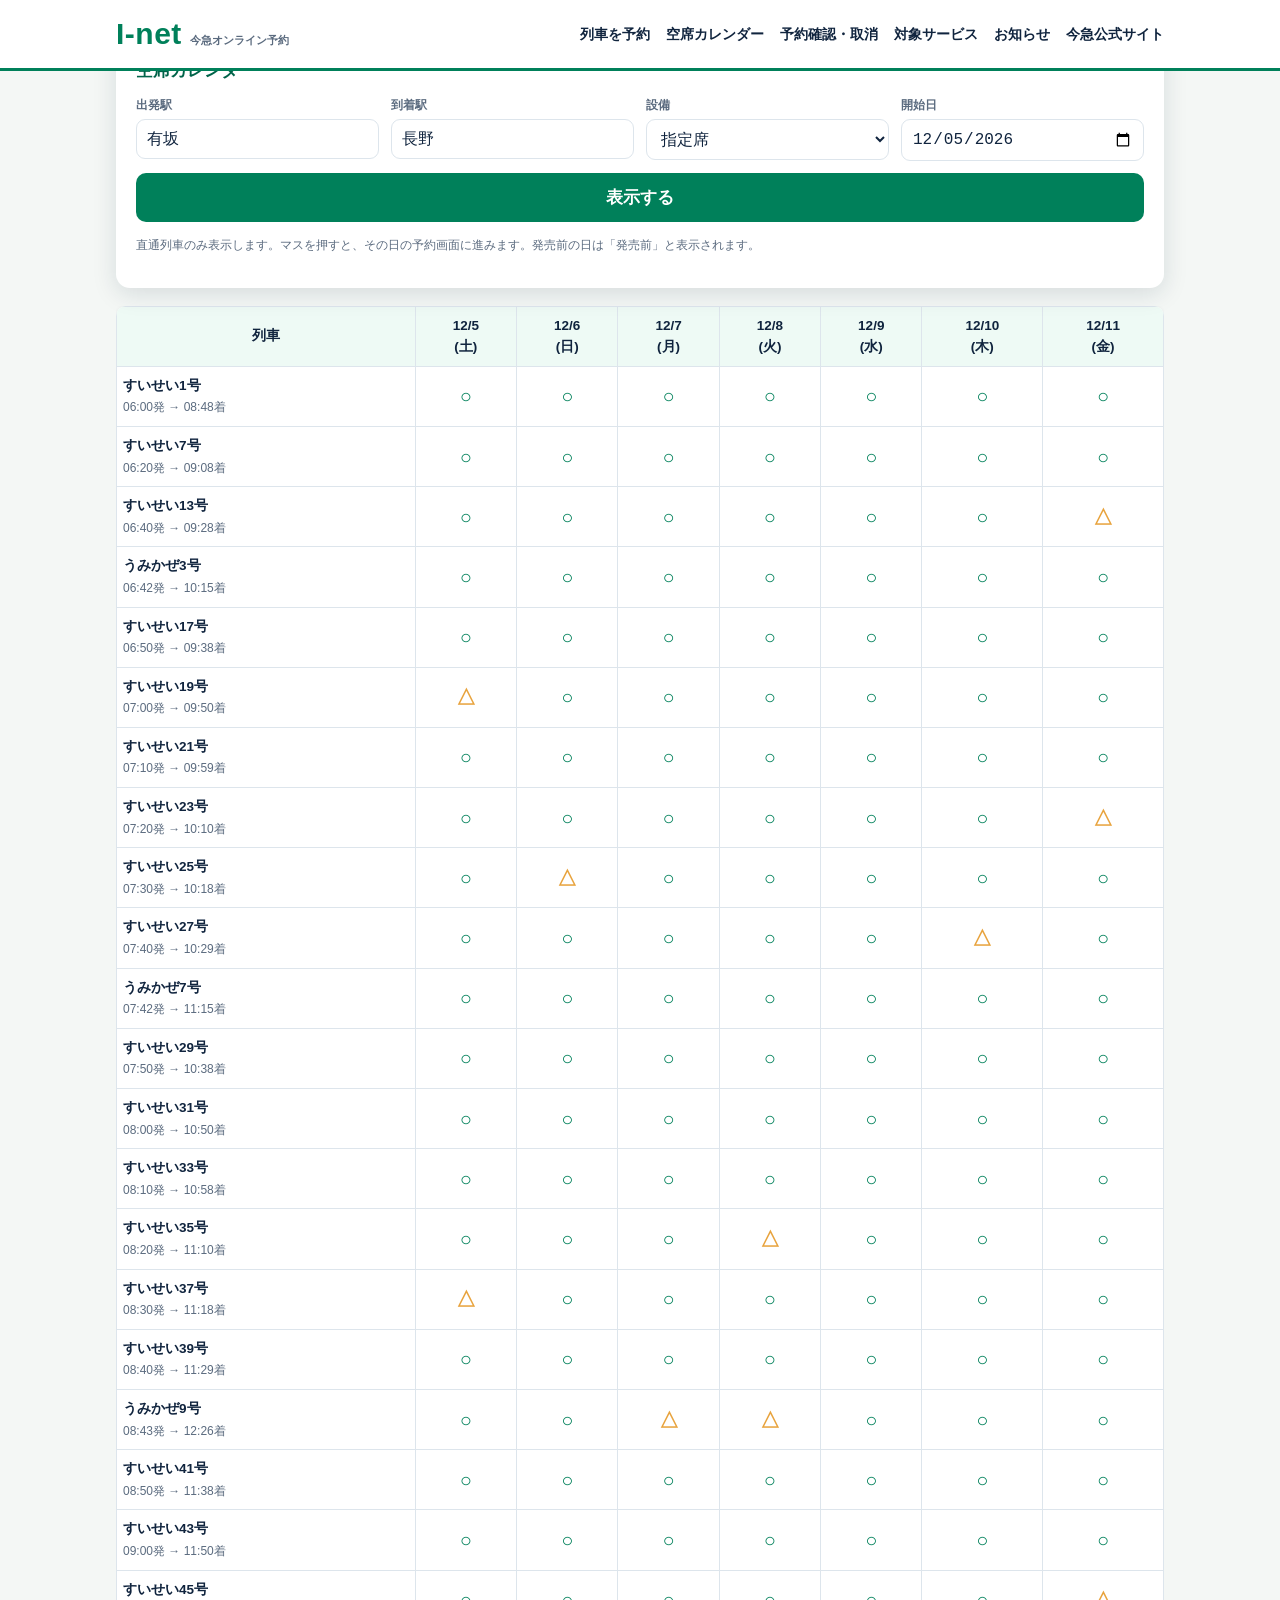
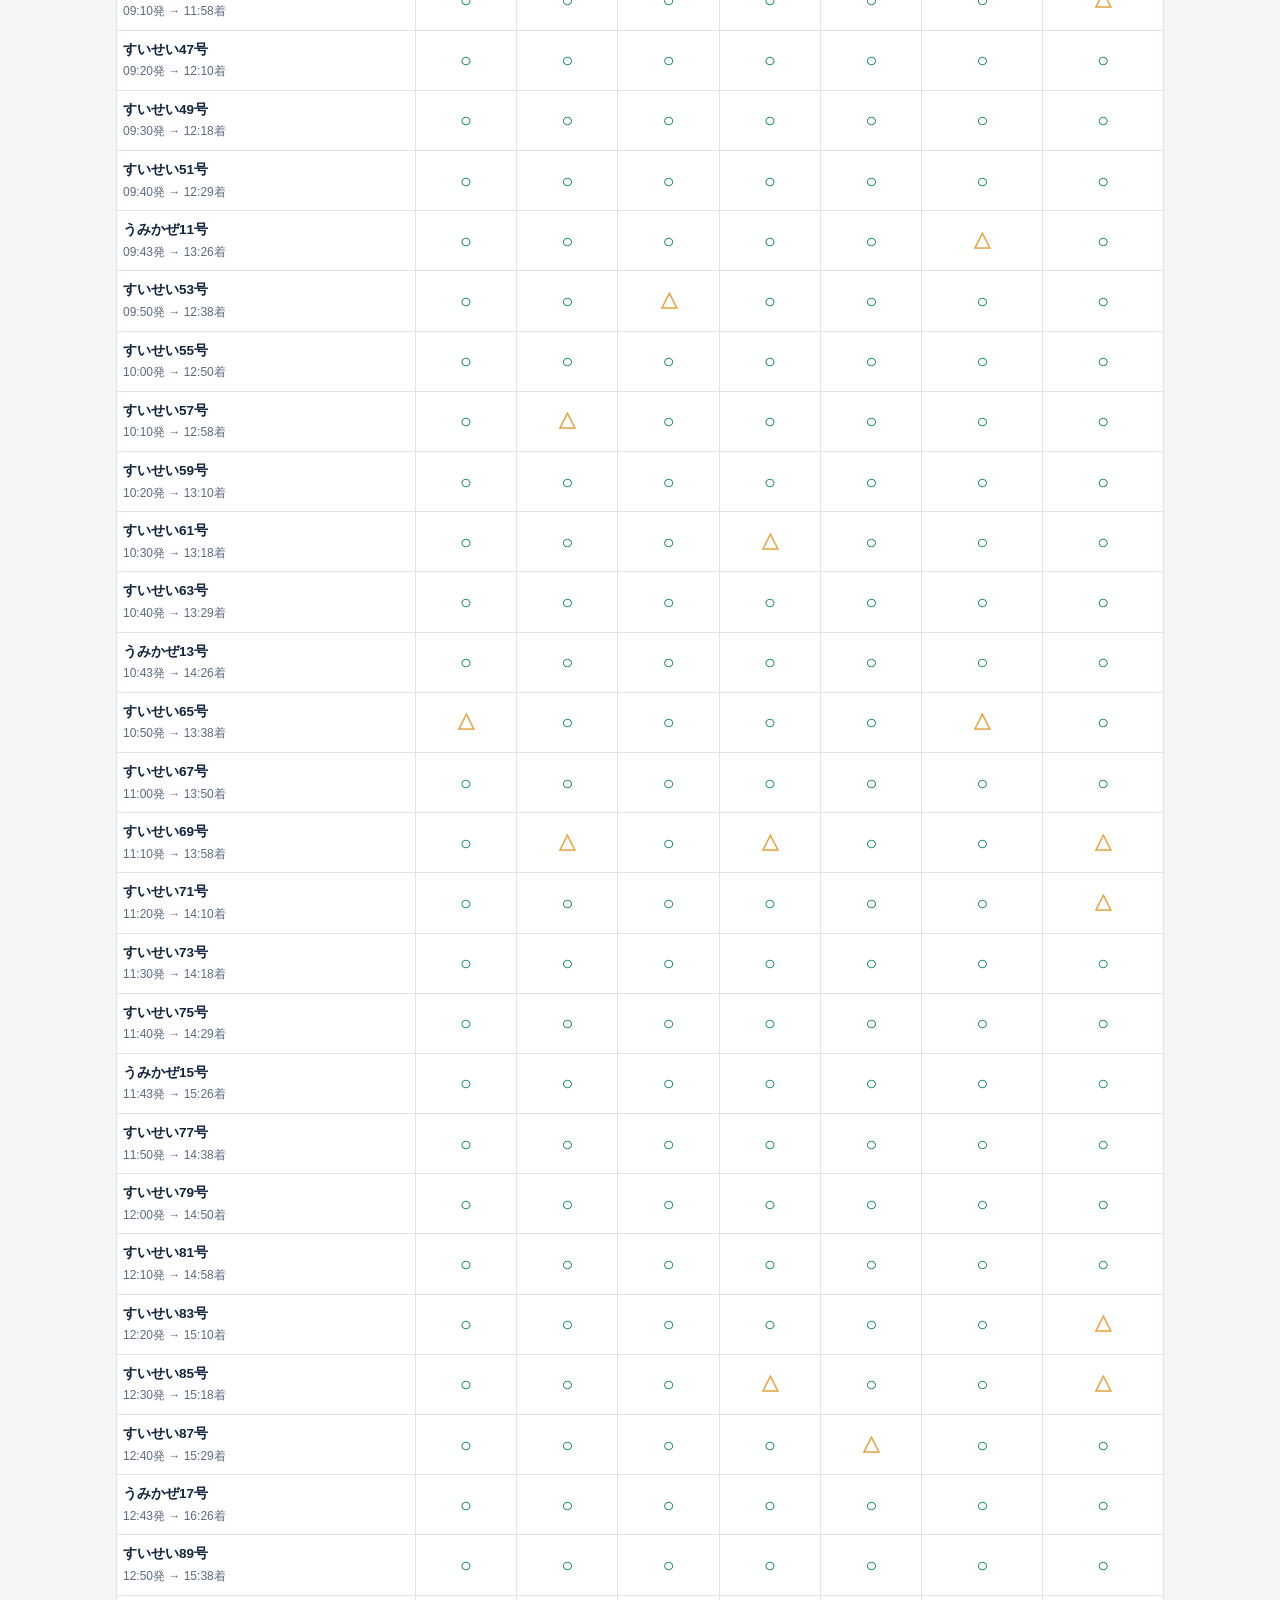
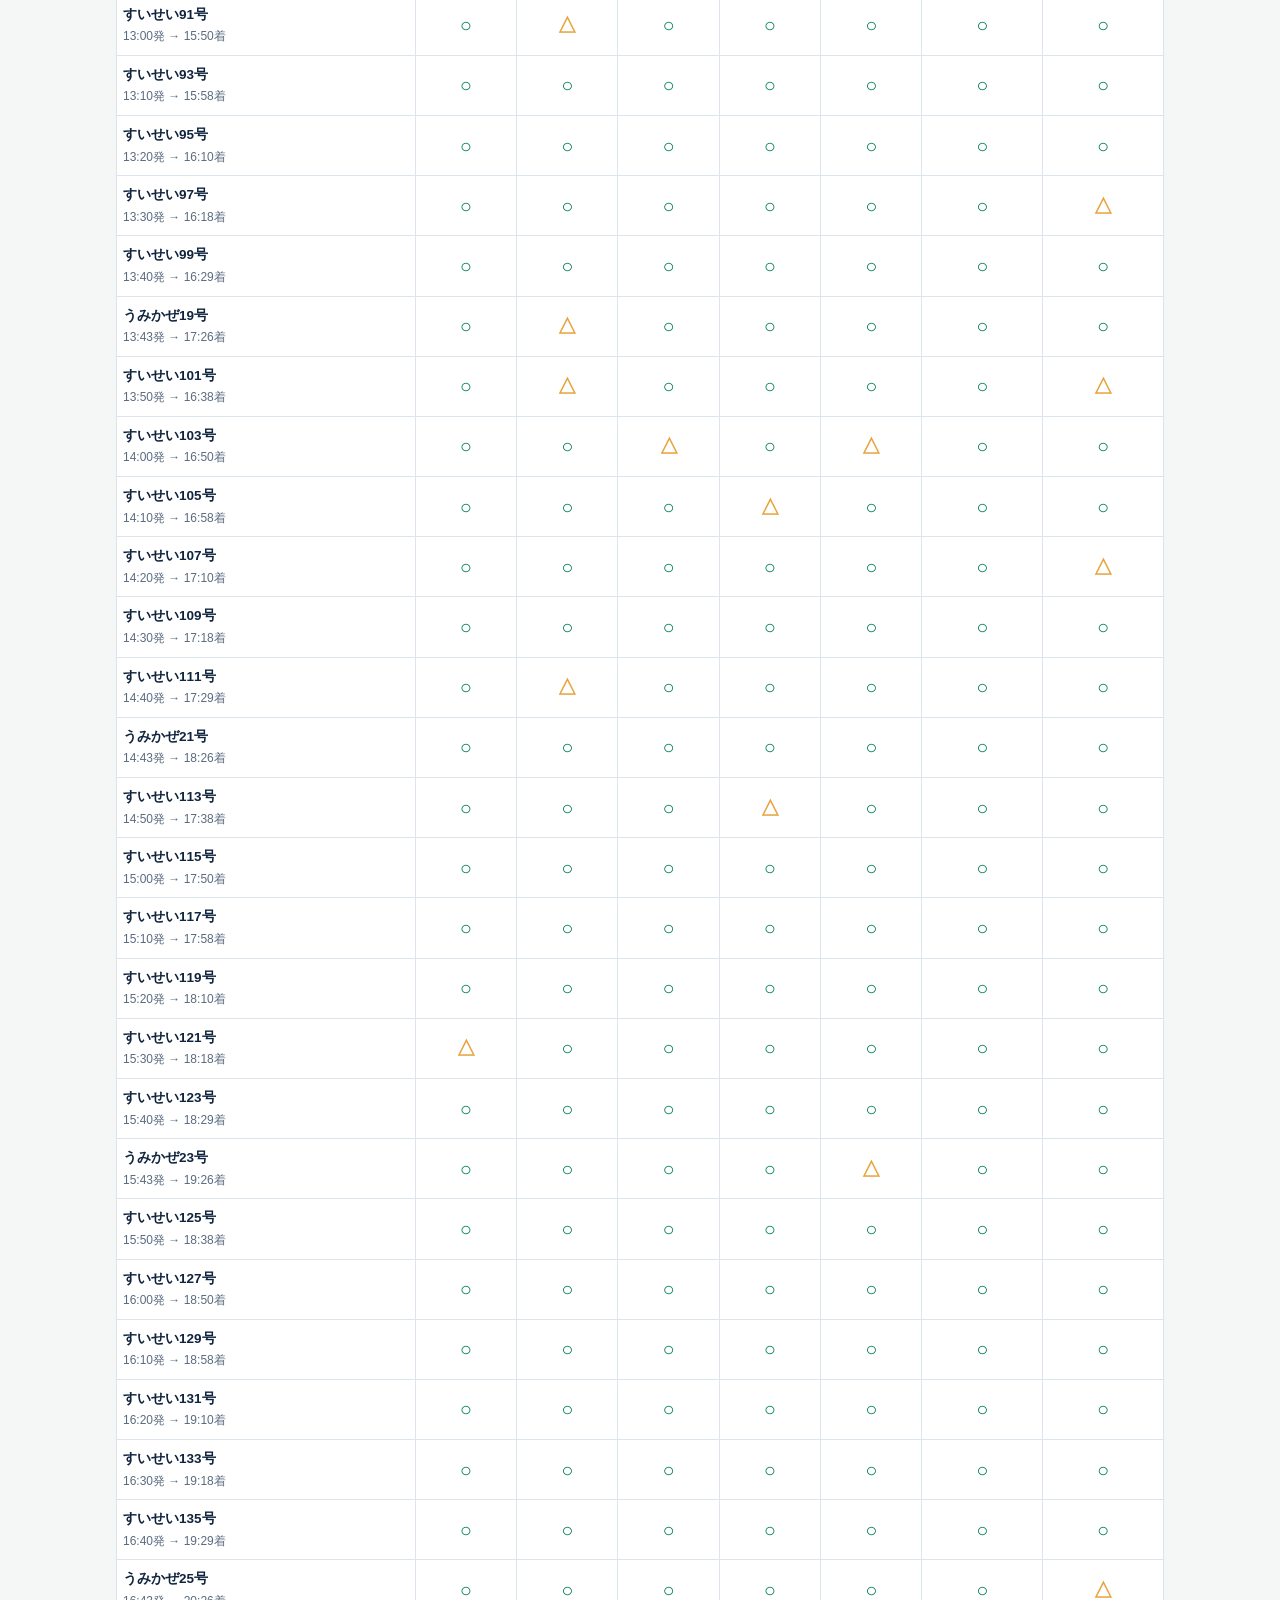
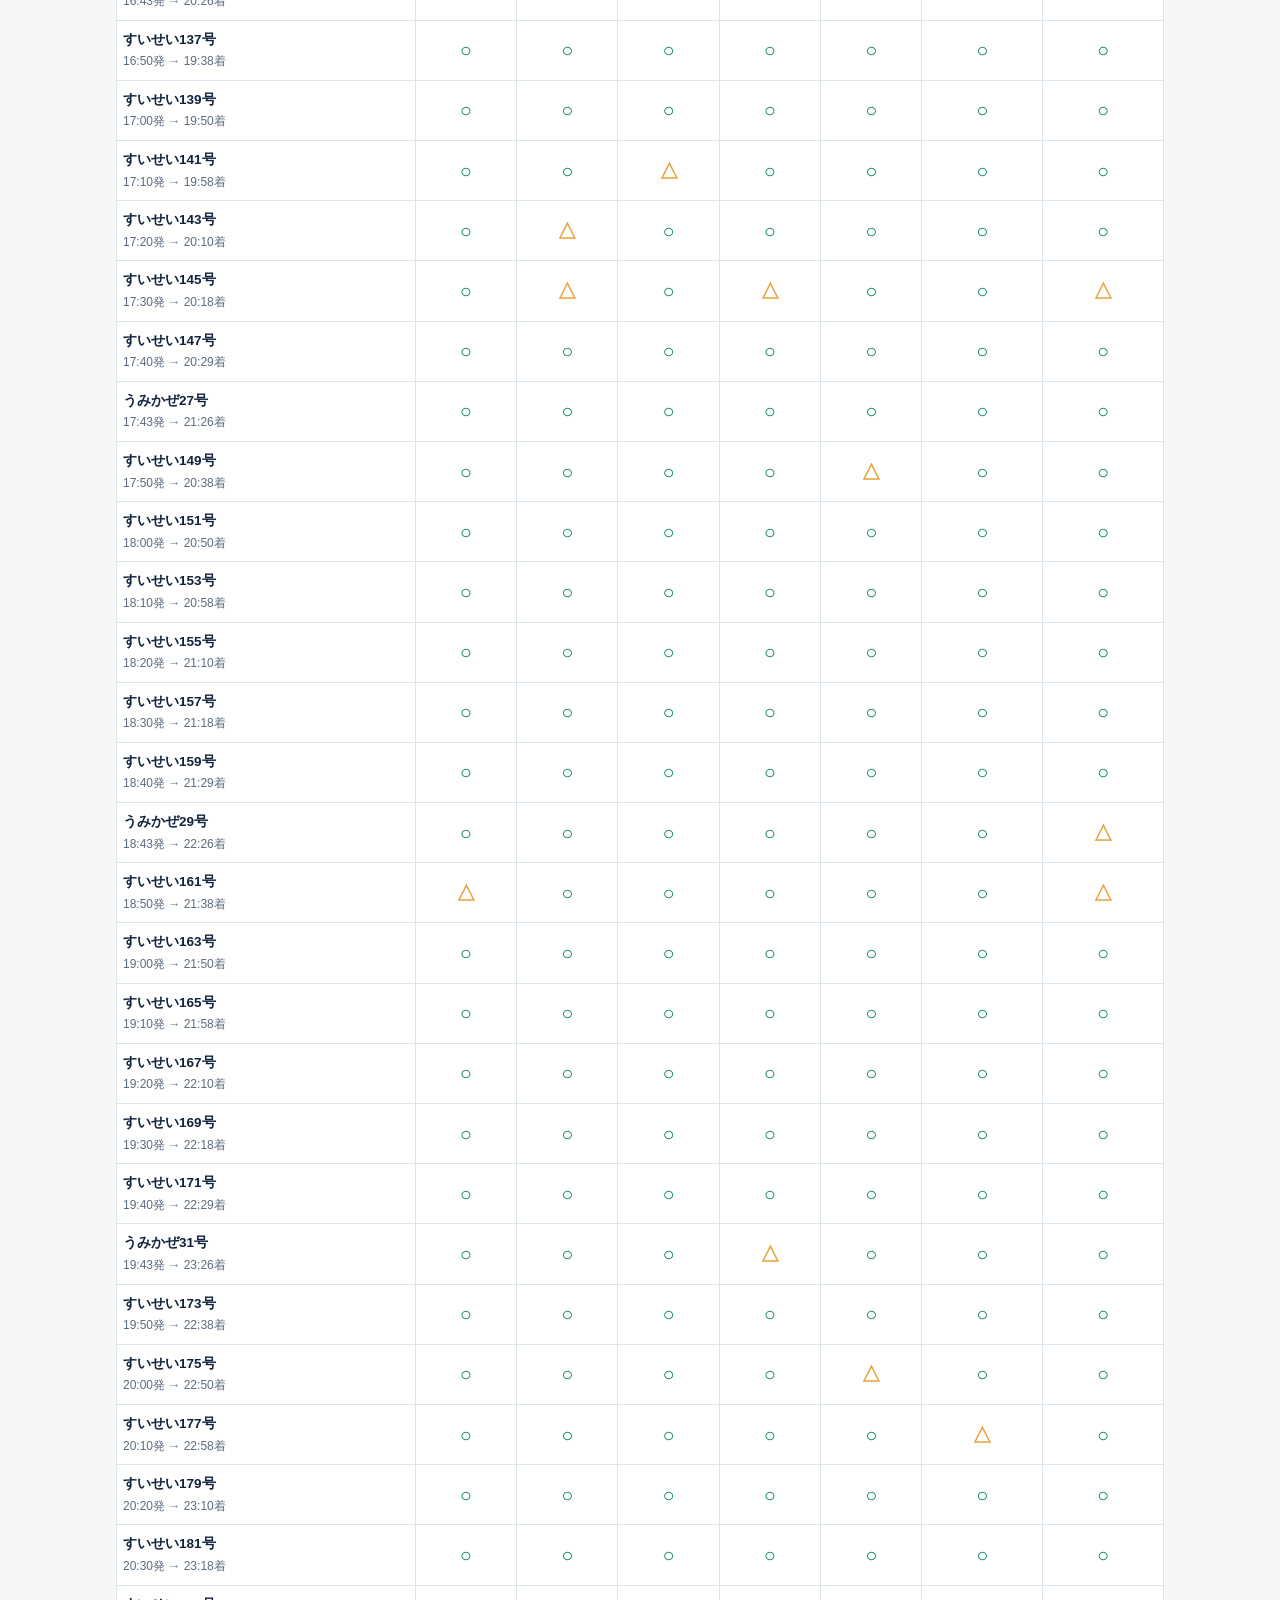
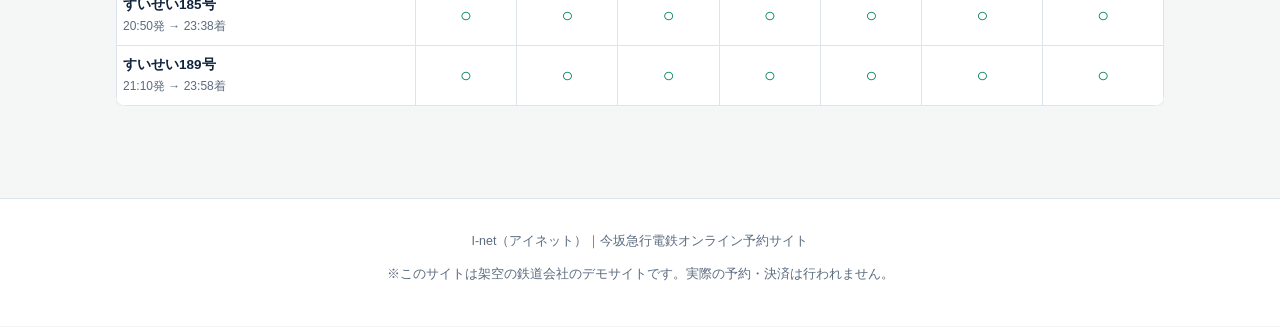
==== calendar.html @ 6cd25249 "Add I-net Initial I-net page" ====
<!DOCTYPE html>
<html lang="ja">
<head>
<meta charset="UTF-8">
<meta name="viewport" content="width=device-width, initial-scale=1.0">
<title>空席カレンダー｜I-net</title>
<link rel="stylesheet" href="style.css">
</head>
<body>
<header class="inet-header">
  <div class="inet-header-inner">
    <a class="logo" href="index.html">
      <span class="logo-main">I-net</span>
      <span class="logo-sub">今急オンライン予約</span>
    </a>
    <nav class="inet-nav">
      <a href="index.html">列車を予約</a>
      <a href="calendar.html">空席カレンダー</a>
      <a href="reservations.html">予約確認・取消</a>
      <a href="index.html#services">対象サービス</a>
      <a href="index.html#news">お知らせ</a>
      <a href="../今急公式サイト/index.html">今急公式サイト</a>
    </nav>
  </div>
</header>

<main class="wrap">
  <form class="search-panel" id="calForm">
    <h2>空席カレンダー</h2>
    <div class="search-grid">
      <div class="field">
        <label for="from">出発駅</label>
        <input type="text" id="from" class="station-input" value="有坂" autocomplete="off" placeholder="駅名を入力">
      </div>
      <div class="field">
        <label for="to">到着駅</label>
        <input type="text" id="to" class="station-input" value="長野" autocomplete="off" placeholder="駅名を入力">
      </div>
      <div class="field">
        <label for="cls">設備</label>
        <select id="cls">
          <option value="指定席">指定席</option>
          <option value="ノーブルカー">ノーブルカー</option>
          <option value="グリーン車">グリーン車</option>
          <option value="セレストクラス">セレストクラス</option>
          <option value="SUYARIN">SUYARIN</option>
          <option value="B個室">B個室</option>
          <option value="A個室">A個室</option>
          <option value="S個室">S個室</option>
        </select>
      </div>
      <div class="field">
        <label for="start">開始日</label>
        <input type="date" id="start">
      </div>
      <button class="search-btn" type="submit">表示する</button>
    </div>
    <p class="demo-note">直通列車のみ表示します。マスを押すと、その日の予約画面に進みます。発売前の日は「発売前」と表示されます。</p>
  </form>
  <div id="calResult" style="margin-top:18px"></div>
</main>

<footer>
  <p>I-net（アイネット）｜今坂急行電鉄オンライン予約サイト</p>
  <p>※このサイトは架空の鉄道会社のデモサイトです。実際の予約・決済は行われません。</p>
</footer>

<script src="js/data.js"></script>
<script src="js/app.js"></script>
<script>
(function () {
  const fromSel = document.getElementById("from");
  const toSel = document.getElementById("to");
  setupStationAutocomplete(fromSel);
  setupStationAutocomplete(toSel);
  const iso = d => d.getFullYear() + "-" + String(d.getMonth() + 1).padStart(2, "0") + "-" + String(d.getDate()).padStart(2, "0");
  const startInput = document.getElementById("start");
  startInput.value = iso(new Date());
  function stationIndex(train, station) { return train.times.findIndex(([s]) => s === station); }
  function onSale(dateStr) {
    const parts = dateStr.split("-").map(Number);
    const rel = new Date(parts[0], parts[1] - 2, Math.min(parts[2], 28));
    const now = new Date(); now.setHours(0, 0, 0, 0);
    return now >= rel;
  }
  function render() {
    const from = resolveStationName(fromSel.value), to = resolveStationName(toSel.value), cls = document.getElementById("cls").value;
    if (!from || !to) {
      document.getElementById("calResult").innerHTML = "<div class='no-result'><p>駅名を候補から選んでください。</p></div>";
      return;
    }
    const start = new Date(startInput.value + "T00:00:00");
    const days = [];
    for (let i = 0; i < 7; i++) { const d = new Date(start); d.setDate(d.getDate() + i); days.push(d); }
    const trains = INET_TRAINS.filter(t => {
      const fi = stationIndex(t, from), ti = stationIndex(t, to);
      if (!(fi >= 0 && ti >= 0 && fi < ti)) return false;
      // 選択した設備を持たない列車は行ごと除外する
      return t.classes.includes(cls) && legPrice(t, from, to, cls) !== null;
    }).sort((a, b) => timeToMin(trainTimeAt(a, from)) - timeToMin(trainTimeAt(b, from)));
    const el = document.getElementById("calResult");
    if (!trains.length) {
      el.innerHTML = "<div class='no-result'><p>" + from + " → " + to + " で「" + cls + "」を予約できる直通列車がありません。</p></div>";
      return;
    }
    let html = "<div class='cal-scroll'><table class='cal-table'><thead><tr><th>列車</th>";
    for (const d of days) html += "<th>" + (d.getMonth() + 1) + "/" + d.getDate() + "<br>(" + "日月火水木金土"[d.getDay()] + ")</th>";
    html += "</tr></thead><tbody>";
    for (const t of trains) {
      html += "<tr><td class='cal-train'>" + trainTitle(t) + "<br><span>" + trainTimeAt(t, from) + "発 → " + trainTimeAt(t, to) + "着</span></td>";
      for (const d of days) {
        const ds = iso(d);
        if (!onSale(ds)) { html += "<td class='cal-cell off'>発売前</td>"; continue; }
        if (!t.classes.includes(cls) || legPrice(t, from, to, cls) === null) { html += "<td class='cal-cell off'>―</td>"; continue; }
        const v = vacancyMark(t, ds, cls);
        html += "<td class='cal-cell'><a href='trains.html?date=" + ds + "&time=" + trainTimeAt(t, from) + "&pax=1&cls=" + encodeURIComponent(cls) + "&from=" + encodeURIComponent(from) + "&to=" + encodeURIComponent(to) + "'><span class='vacancy " + v.cls + "'>" + v.mark + "</span></a></td>";
      }
      html += "</tr>";
    }
    html += "</tbody></table></div>";
    el.innerHTML = html;
  }
  document.getElementById("calForm").addEventListener("submit", e => { e.preventDefault(); render(); });
  render();
})();
</script>
</body>
</html>
---- style.css ----
/* I-net（今急オンライン予約サイト）共通スタイル */
:root {
  --primary: #00805a;
  --primary-dark: #006349;
  --ink: #10243e;
  --muted: #5b6b7f;
  --line: #dde5ec;
  --bg: #f4f7f5;
  --card: #ffffff;
  --accent: #e8a33d;
  --danger: #c62828;
}
* { box-sizing: border-box; }
body {
  margin: 0;
  font-family: "Hiragino Kaku Gothic ProN", "Hiragino Sans", "Noto Sans JP", sans-serif;
  background: var(--bg);
  color: var(--ink);
  line-height: 1.6;
}
a { color: var(--primary-dark); }

/* ヘッダー */
.inet-header {
  background: #fff;
  border-bottom: 3px solid var(--primary);
  position: sticky; top: 0; z-index: 50;
}
.inet-header-inner {
  max-width: 1080px; margin: 0 auto; padding: 10px 16px;
  display: flex; align-items: center; gap: 20px; flex-wrap: wrap;
}
.logo { text-decoration: none; display: flex; align-items: baseline; gap: 8px; }
.logo-main { font-size: 30px; font-weight: 900; color: var(--primary); letter-spacing: .5px; }
.logo-sub { font-size: 11px; color: var(--muted); font-weight: 700; }
.inet-nav { display: flex; gap: 16px; margin-left: auto; align-items: center; flex-wrap: wrap; }
.inet-nav a { text-decoration: none; color: var(--ink); font-size: 14px; font-weight: 700; }
.inet-nav a:hover { color: var(--primary); }
.login-btn {
  background: var(--ink); color: #fff; border: none; border-radius: 8px;
  padding: 8px 16px; font-size: 14px; font-weight: 700; cursor: pointer;
}

/* ヒーロー */
.hero { position: relative; }
.hero img { width: 100%; height: 300px; object-fit: cover; display: block; }
.hero-copy {
  position: absolute; left: 0; right: 0; bottom: 0;
  background: linear-gradient(transparent, rgba(6, 32, 24, .72));
  color: #fff; padding: 48px 16px 58px;
}
.hero-copy-inner { max-width: 1080px; margin: 0 auto; }
.hero-copy h1 { margin: 0; font-size: 27px; }
.hero-copy p { margin: 4px 0 0; font-size: 14px; opacity: .92; }

.wrap { max-width: 1080px; margin: 0 auto; padding: 0 16px 48px; }

/* 検索パネル */
.search-panel {
  background: var(--card); border-radius: 14px; box-shadow: 0 6px 24px rgba(16, 36, 62, .13);
  padding: 20px; margin-top: -34px; position: relative; z-index: 2;
}
.search-panel h2 { margin: 0 0 12px; font-size: 17px; color: var(--primary-dark); }
.search-grid { display: grid; grid-template-columns: repeat(4, 1fr); gap: 12px; }
.field label { display: block; font-size: 12px; font-weight: 700; color: var(--muted); margin-bottom: 4px; }
.field input, .field select {
  width: 100%; padding: 10px; font-size: 16px; border: 1.5px solid var(--line);
  border-radius: 9px; background: #fff; color: var(--ink);
}
.station-row { display: grid; grid-template-columns: 1fr 40px 1fr; gap: 8px; align-items: end; grid-column: span 2; }
.swap-btn {
  height: 44px; border: 1.5px solid var(--line); background: #fff; border-radius: 9px;
  font-size: 17px; cursor: pointer; color: var(--primary-dark);
}
.search-btn {
  grid-column: span 4; background: var(--primary); color: #fff; border: none; border-radius: 10px;
  padding: 13px; font-size: 17px; font-weight: 800; cursor: pointer;
}
.search-btn:hover { background: var(--primary-dark); }

/* セクション */
.section { margin-top: 36px; }
.section h2 { font-size: 20px; margin: 0 0 14px; border-left: 5px solid var(--primary); padding-left: 10px; }
.cards { display: grid; grid-template-columns: repeat(3, 1fr); gap: 14px; }
.card {
  background: var(--card); border-radius: 12px; padding: 18px;
  box-shadow: 0 2px 10px rgba(16, 36, 62, .07);
}
.card h3 { margin: 0 0 6px; font-size: 16px; color: var(--primary-dark); }
.card p { margin: 0; font-size: 13.5px; color: var(--muted); }
.card .tag {
  display: inline-block; font-size: 11px; font-weight: 800; color: #fff;
  background: var(--accent); border-radius: 20px; padding: 2px 9px; margin-bottom: 8px;
}
.steps { display: grid; grid-template-columns: repeat(3, 1fr); gap: 14px; }
.step { background: var(--card); border-radius: 12px; padding: 16px; box-shadow: 0 2px 10px rgba(16, 36, 62, .07); }
.step-num {
  display: inline-block; width: 26px; height: 26px; line-height: 26px; text-align: center;
  background: var(--primary); color: #fff; border-radius: 50%; font-weight: 800; margin-bottom: 6px;
}
.step p { margin: 0; font-size: 13.5px; color: var(--muted); }
.news-list { background: var(--card); border-radius: 12px; padding: 8px 18px; box-shadow: 0 2px 10px rgba(16, 36, 62, .07); }
.news-item { display: flex; gap: 14px; padding: 10px 0; border-bottom: 1px solid var(--line); font-size: 14px; }
.news-item:last-child { border-bottom: none; }
.news-date { color: var(--muted); font-variant-numeric: tabular-nums; white-space: nowrap; }

/* 検索結果 */
.result-head {
  background: var(--card); border-radius: 12px; padding: 14px 18px; margin-top: 22px;
  box-shadow: 0 2px 10px rgba(16, 36, 62, .07); font-size: 15px;
  display: flex; gap: 14px; flex-wrap: wrap; align-items: center;
}
.result-head .route { font-size: 18px; font-weight: 800; }
.train-card {
  background: var(--card); border-radius: 12px; padding: 16px 18px; margin-top: 14px;
  box-shadow: 0 2px 10px rgba(16, 36, 62, .07);
}
.train-top { display: flex; align-items: baseline; gap: 12px; flex-wrap: wrap; }
.train-name { font-size: 19px; font-weight: 800; color: var(--primary-dark); }
.train-line { font-size: 12px; font-weight: 700; color: #fff; background: var(--primary); border-radius: 4px; padding: 2px 8px; }
.train-times { font-size: 17px; font-weight: 700; font-variant-numeric: tabular-nums; }
.train-times .dur { font-size: 13px; color: var(--muted); font-weight: 400; }
.class-row { display: grid; grid-template-columns: repeat(3, 1fr); gap: 10px; margin-top: 12px; }
.class-cell { border: 1.5px solid var(--line); border-radius: 10px; padding: 10px 12px; }
.class-cell h4 { margin: 0 0 4px; font-size: 14px; }
.vacancy { font-size: 20px; font-weight: 900; }
.vacancy.ok { color: var(--primary); }
.vacancy.few { color: var(--accent); }
.vacancy.full { color: var(--danger); }
.class-price { font-size: 13px; color: var(--muted); }
.class-btn {
  margin-top: 8px; width: 100%; background: var(--primary); color: #fff; border: none;
  border-radius: 8px; padding: 9px; font-weight: 700; cursor: pointer; font-size: 14px;
}
.class-btn:disabled { background: #b9c4cc; cursor: not-allowed; }
.empty-note { background: var(--card); border-radius: 12px; padding: 22px; margin-top: 14px; text-align: center; color: var(--muted); }

/* 座席選択 */
.seat-wrap { display: grid; grid-template-columns: 1fr 300px; gap: 16px; margin-top: 22px; align-items: start; }
.seat-panel, .summary-panel { background: var(--card); border-radius: 12px; padding: 18px; box-shadow: 0 2px 10px rgba(16, 36, 62, .07); }
.seat-panel h2, .summary-panel h2 { margin: 0 0 10px; font-size: 17px; }
.seat-direction { text-align: center; font-size: 12px; color: var(--muted); margin-bottom: 10px; }
.seat-row { display: flex; gap: 6px; justify-content: center; margin-bottom: 6px; align-items: center; }
.seat-row .row-num { width: 20px; text-align: right; font-size: 11px; color: var(--muted); }
.seat {
  width: 42px; height: 38px; border-radius: 8px 8px 4px 4px; border: 1.5px solid var(--primary);
  background: #eefaf5; color: var(--primary-dark); font-size: 12px; font-weight: 700; cursor: pointer;
}
.seat.aisle-space { width: 22px; border: none; background: none; cursor: default; }
.seat.reserved { background: #dfe5ea; border-color: #c3ccd3; color: #93a1ad; cursor: not-allowed; }
.seat.selected { background: var(--primary); color: #fff; }
.legend { display: flex; gap: 16px; font-size: 12.5px; color: var(--muted); margin-top: 12px; flex-wrap: wrap; }
.legend i { display: inline-block; width: 14px; height: 14px; border-radius: 4px; margin-right: 5px; vertical-align: -2px; }
.summary-panel dl { margin: 0; font-size: 14px; }
.summary-panel dt { color: var(--muted); font-size: 12px; margin-top: 10px; }
.summary-panel dd { margin: 2px 0 0; font-weight: 700; }
.total-price { font-size: 22px; font-weight: 900; color: var(--primary-dark); }
.confirm-btn {
  margin-top: 16px; width: 100%; background: var(--primary); color: #fff; border: none;
  border-radius: 10px; padding: 13px; font-size: 16px; font-weight: 800; cursor: pointer;
}
.confirm-btn:disabled { background: #b9c4cc; cursor: not-allowed; }

/* 完了 */
.complete-panel { background: var(--card); border-radius: 14px; padding: 26px; margin-top: 26px; box-shadow: 0 2px 10px rgba(16, 36, 62, .07); }
.complete-panel h2 { margin: 0 0 4px; color: var(--primary-dark); }
.reserve-no { font-size: 24px; font-weight: 900; letter-spacing: 1px; }
.detail-table { width: 100%; border-collapse: collapse; margin-top: 14px; font-size: 14.5px; }
.detail-table th, .detail-table td { border-bottom: 1px solid var(--line); padding: 9px 6px; text-align: left; }
.detail-table th { color: var(--muted); font-weight: 700; width: 130px; }
.back-btn {
  display: inline-block; margin-top: 20px; background: var(--primary); color: #fff; text-decoration: none;
  border-radius: 10px; padding: 12px 26px; font-weight: 800;
}
.demo-note { font-size: 12px; color: var(--muted); margin-top: 14px; }

footer {
  border-top: 1px solid var(--line); margin-top: 44px; padding: 20px 16px 30px;
  text-align: center; color: var(--muted); font-size: 12.5px; background: #fff;
}

@media (max-width: 760px) {
  .search-grid { grid-template-columns: 1fr 1fr; }
  .station-row { grid-column: span 2; }
  .search-btn { grid-column: span 2; }
  .cards, .steps { grid-template-columns: 1fr; }
  .class-row { grid-template-columns: 1fr; }
  .seat-wrap { grid-template-columns: 1fr; }
  .hero img { height: 210px; }
  .hero-copy h1 { font-size: 21px; }
}

/* v2追加：経路カード・クラスチップ・予約確認 */
.badge {
  font-size: 12px; font-weight: 800; color: #fff; border-radius: 20px; padding: 3px 11px;
}
.badge-direct { background: var(--primary); }
.badge-transfer { background: var(--accent); color: var(--ink); }
.leg-block { border-top: 1px solid var(--line); margin-top: 12px; padding-top: 12px; }
.leg-head { display: flex; align-items: baseline; gap: 10px; flex-wrap: wrap; }
.leg-times { font-weight: 700; font-variant-numeric: tabular-nums; }
.leg-sub { margin: 4px 0 8px; font-size: 13px; color: var(--muted); }
.cls-chips { display: flex; gap: 8px; flex-wrap: wrap; margin-top: 8px; }
.cls-chip {
  border: 1.5px solid var(--line); background: #fff; border-radius: 20px;
  padding: 7px 14px; font-size: 14px; font-weight: 700; cursor: pointer; color: var(--ink);
}
.cls-chip .vacancy { font-size: 16px; }
.cls-chip.selected { border-color: var(--primary); background: #eefaf5; color: var(--primary-dark); }
.transfer-note { font-size: 13px; color: var(--muted); margin-top: 10px; }
.journey-foot {
  display: flex; align-items: center; gap: 14px; flex-wrap: wrap;
  border-top: 1px solid var(--line); margin-top: 14px; padding-top: 12px;
}
.journey-total { font-size: 16px; font-weight: 800; }
.proceed-btn { width: auto; margin-top: 0; margin-left: auto; padding: 10px 26px; }
.seat-panel { margin-bottom: 16px; }
.seat-panel h2 { margin: 0 0 4px; font-size: 17px; }
.pref-box { border-top: 1px solid var(--line); margin-top: 16px; padding-top: 12px; }
.pref-box label { display: block; font-size: 12px; font-weight: 700; color: var(--muted); margin-bottom: 4px; }
.pref-box select {
  width: 100%; padding: 9px; font-size: 15px; border: 1.5px solid var(--line);
  border-radius: 9px; background: #fff; color: var(--ink); margin-bottom: 8px;
}
.cancel-btn { background: var(--danger); width: auto; padding: 9px 20px; margin-top: 10px; }
.car-chips { display: flex; gap: 8px; flex-wrap: wrap; margin: 10px 0 4px; }
.chosen-box { background: #eefaf5; border: 1.5px solid var(--line); border-radius: 10px; padding: 12px 16px; margin-bottom: 14px; }
.chosen-box p { margin: 0 0 8px; }
.car-chip { font-size: 13.5px; }

.car-fac { color: var(--muted); font-size: 12.5px; margin: 2px 0 6px; }
.svc-box { background: #fff8ec; border: 1px solid #ecd9ac; border-radius: 8px; padding: 8px 12px; margin: 8px 0; font-size: 13.5px; }
.svc-box select { margin-left: 6px; padding: 4px 6px; }
.change-note { color: var(--accent); font-weight: 700; }
.res-actions { display: flex; gap: 8px; flex-wrap: wrap; align-items: center; margin-top: 10px; }
.res-actions .cancel-btn { margin-top: 0; }
.ticket-link { text-decoration: none; display: inline-block; }

.cal-scroll { overflow-x: auto; }
.cal-table { border-collapse: collapse; width: 100%; background: #fff; border-radius: 10px; overflow: hidden; box-shadow: 0 1px 4px rgba(16,42,67,.08); }
.cal-table th, .cal-table td { border: 1px solid var(--line); padding: 8px 6px; text-align: center; font-size: 13.5px; }
.cal-table th { background: #eefaf5; }
.cal-train { text-align: left !important; font-weight: 700; white-space: nowrap; }
.cal-train span { font-weight: 400; color: var(--muted); font-size: 12px; }
.cal-cell a { text-decoration: none; font-size: 17px; }
.cal-cell.off { color: #aab6bf; font-size: 12px; }
.ticket-card { background: #fff; border: 2px solid var(--primary); border-radius: 14px; padding: 20px 22px; max-width: 640px; margin: 0 auto; box-shadow: 0 2px 10px rgba(16,42,67,.12); }
.ticket-head { display: flex; justify-content: space-between; align-items: baseline; border-bottom: 2px dashed var(--line); padding-bottom: 10px; }
.ticket-logo { font-weight: 800; color: var(--primary); font-size: 19px; }
.ticket-no { font-family: monospace; font-size: 15px; }
.ticket-leg { border-bottom: 1px solid var(--line); padding: 12px 0; }
.ticket-route { font-size: 20px; font-weight: 800; margin: 0 0 2px; }
.ticket-train, .ticket-time, .ticket-seat { margin: 2px 0; color: #33424f; }
.ticket-foot { display: flex; justify-content: space-between; gap: 16px; align-items: center; padding-top: 12px; }
.ticket-total { font-weight: 800; font-size: 17px; margin: 0 0 6px; }
.qr { display: grid; grid-template-columns: repeat(21, 5px); gap: 0; background: #fff; padding: 6px; border: 1px solid var(--line); }
.qr i { width: 5px; height: 5px; display: block; }
.qr i.on { background: #10242f; }
.fav-bar { display: flex; gap: 8px; flex-wrap: wrap; align-items: center; margin-top: 14px; }
.fav-chip { border: 1.5px solid var(--primary); color: var(--primary-dark); background: #eefaf5; border-radius: 999px; padding: 6px 8px 6px 14px; font-size: 13.5px; cursor: pointer; display: inline-flex; gap: 8px; align-items: center; }
.fav-chip .fav-del { color: #b3261e; font-weight: 700; padding: 0 4px; }
.station-input-wrap { position: relative; }
.station-suggest { position: absolute; left: 0; right: 0; top: 100%; z-index: 30; background: #fff; border: 1.5px solid var(--primary); border-radius: 0 0 10px 10px; box-shadow: 0 8px 20px rgba(16,42,67,.18); max-height: 264px; overflow-y: auto; }
.suggest-item { padding: 9px 12px; cursor: pointer; font-size: 15px; }
.suggest-item:hover, .suggest-item.active { background: #eefaf5; }

/* ===== スマホ最適化（v6） ===== */
@media (max-width: 760px) {
  body { font-size: 16px; }
  .wrap { padding: 0 12px 40px; }
  /* ヘッダー：ロゴを小さく、ナビは横スクロールの1行に */
  .inet-header-inner { padding: 8px 12px; gap: 10px; }
  .logo-main { font-size: 24px; }
  .logo-sub { font-size: 10.5px; }
  /* スマホではヘッダーを固定しない（stickyはプレビューやフルページ撮影でずれて見えるため） */
  .inet-header { position: static; }
  body { overflow-x: hidden; }
  .inet-nav { flex-wrap: wrap; overflow-x: visible; gap: 8px 14px; margin-left: 0; width: 100%; padding-bottom: 2px; }
  .inet-nav a { font-size: 13.5px; white-space: nowrap; }
  .login-btn { font-size: 13px; padding: 8px 12px; white-space: nowrap; }
  .search-grid > * { min-width: 0; }
  .field input, .field select { max-width: 100%; }
  /* 検索フォーム */
  .search-panel { padding: 16px 14px; }
  .field label { font-size: 13px; }
  .field input, .field select { min-height: 48px; }
  .field { min-width: 0; }
  .field input[type="date"], .field input[type="time"] { min-width: 0; max-width: 100%; padding-left: 7px; padding-right: 7px; }
  .pref-box select, .svc-box select { font-size: 16px; }
  .search-btn { min-height: 52px; }
  /* 本文テキストの底上げ */
  .card p, .step p { font-size: 14.5px; }
  .leg-sub { font-size: 14px; }
  .transfer-note { font-size: 13.5px; }
  .car-fac { font-size: 13px; }
  .legend { font-size: 13px; }
  .summary-panel dt { font-size: 13px; }
  .summary-panel dl { font-size: 15px; }
  .demo-note { font-size: 12.5px; }
  .news-item { flex-direction: column; gap: 2px; font-size: 14.5px; }
  /* 列車カード */
  .train-card { padding: 14px; }
  .train-name { font-size: 17px; }
  .train-times { font-size: 16px; }
  .journey-foot { flex-direction: column; align-items: stretch; }
  .journey-total { text-align: center; }
  .proceed-btn { width: 100%; margin-left: 0; min-height: 50px; font-size: 16px; }
  /* タップしやすく */
  .cls-chip { padding: 10px 16px; font-size: 15px; }
  .car-chip { padding: 10px 14px; }
  .class-btn { min-height: 46px; font-size: 15px; }
  .suggest-item { padding: 12px; font-size: 16px; }
  .fav-chip { padding: 9px 10px 9px 14px; font-size: 14px; }
  /* 座席表 */
  .seat-panel, .summary-panel { padding: 14px 12px; }
  .seat { width: 40px; height: 38px; font-size: 12.5px; }
  .confirm-btn { min-height: 52px; }
  /* 完了・詳細テーブルは縦積み */
  .complete-panel { padding: 18px 14px; }
  .reserve-no { font-size: 20px; }
  .detail-table { font-size: 15px; }
  .detail-table th, .detail-table td { display: block; width: auto; border-bottom: none; padding: 2px 4px; }
  .detail-table td { border-bottom: 1px solid var(--line); padding-bottom: 10px; margin-bottom: 6px; }
  .back-btn { display: block; text-align: center; padding: 14px; }
  /* チケット */
  .ticket-card { padding: 16px 14px; }
  .ticket-route { font-size: 18px; }
  .ticket-foot { flex-direction: column; }
  /* カレンダー */
  .cal-table { min-width: 580px; }
  .res-actions .class-btn, .res-actions .ticket-link { flex: 1; text-align: center; }
}
@media (max-width: 400px) {
  .seat { width: 36px; height: 36px; }
  .seat.aisle-space { width: 16px; }
  .hero-copy h1 { font-size: 19px; }
}

/* v7：列車カードまわりの整備 */
.summary-line { background: var(--card); border-radius: 12px; padding: 14px 18px; margin-top: 22px; box-shadow: 0 2px 10px rgba(16, 36, 62, .07); font-size: 15px; }
.train-head { display: flex; align-items: center; gap: 12px; flex-wrap: wrap; }
.train-time .big { font-size: 20px; font-weight: 800; font-variant-numeric: tabular-nums; }
.train-time .dur { font-size: 13px; color: var(--muted); margin-left: 8px; }
.badge-transfer { font-size: 12px; font-weight: 800; color: var(--ink); background: var(--accent); border-radius: 20px; padding: 3px 11px; }
.leg-title { font-size: 17px; font-weight: 800; color: var(--primary-dark); margin: 0; display: flex; align-items: center; gap: 10px; flex-wrap: wrap; }
.leg-lines { font-size: 12px; font-weight: 700; color: #fff; background: var(--primary); border-radius: 4px; padding: 2px 8px; }
.leg-route { margin: 4px 0 0; font-size: 15px; font-weight: 700; font-variant-numeric: tabular-nums; }
.proceed-btn { background: var(--primary); color: #fff; border: none; border-radius: 10px; font-weight: 800; cursor: pointer; font-size: 15px; }
.proceed-btn:hover:not(:disabled) { background: var(--primary-dark); }
.proceed-btn:disabled { background: #b9c4cc; cursor: not-allowed; }
.res-label { font-weight: 800; color: var(--primary-dark); }

.cls-chip:disabled { opacity: .5; cursor: not-allowed; background: #f2f5f7; }
.cls-chip:disabled .vacancy { color: var(--danger); }
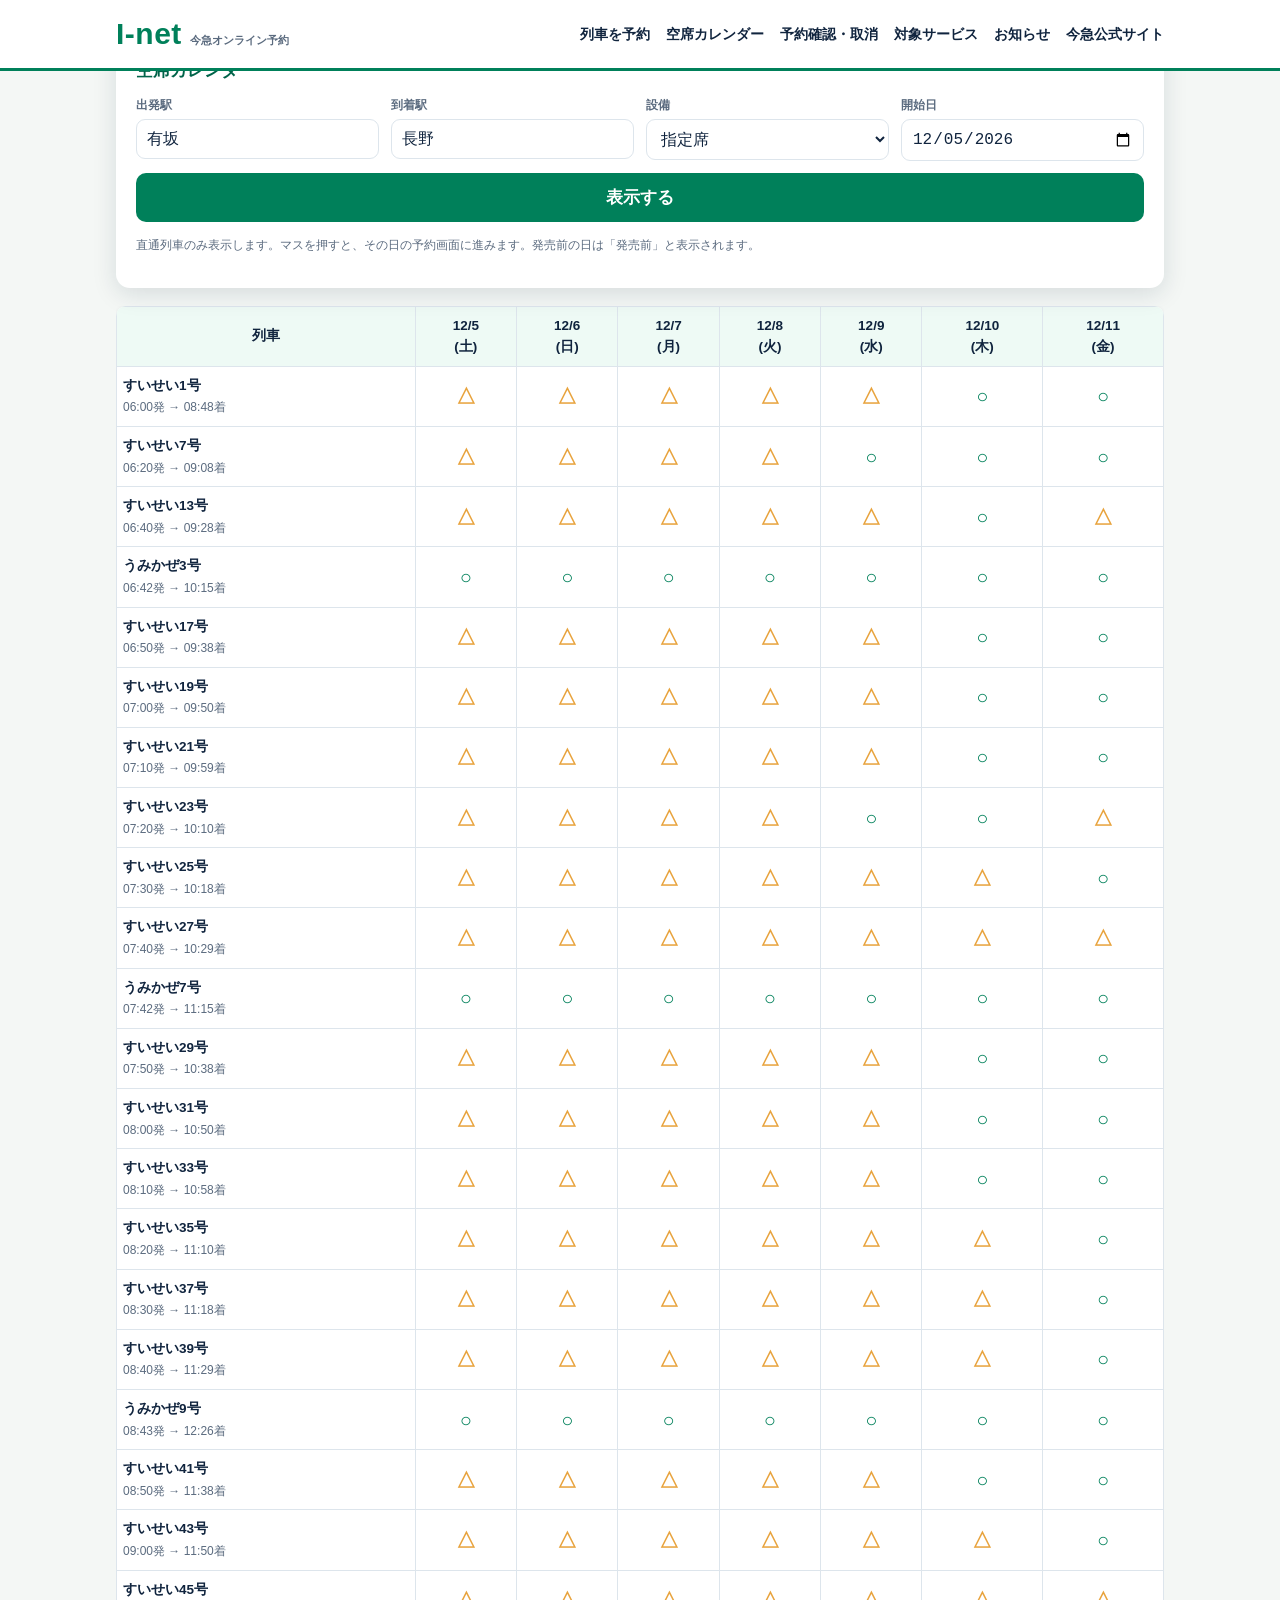
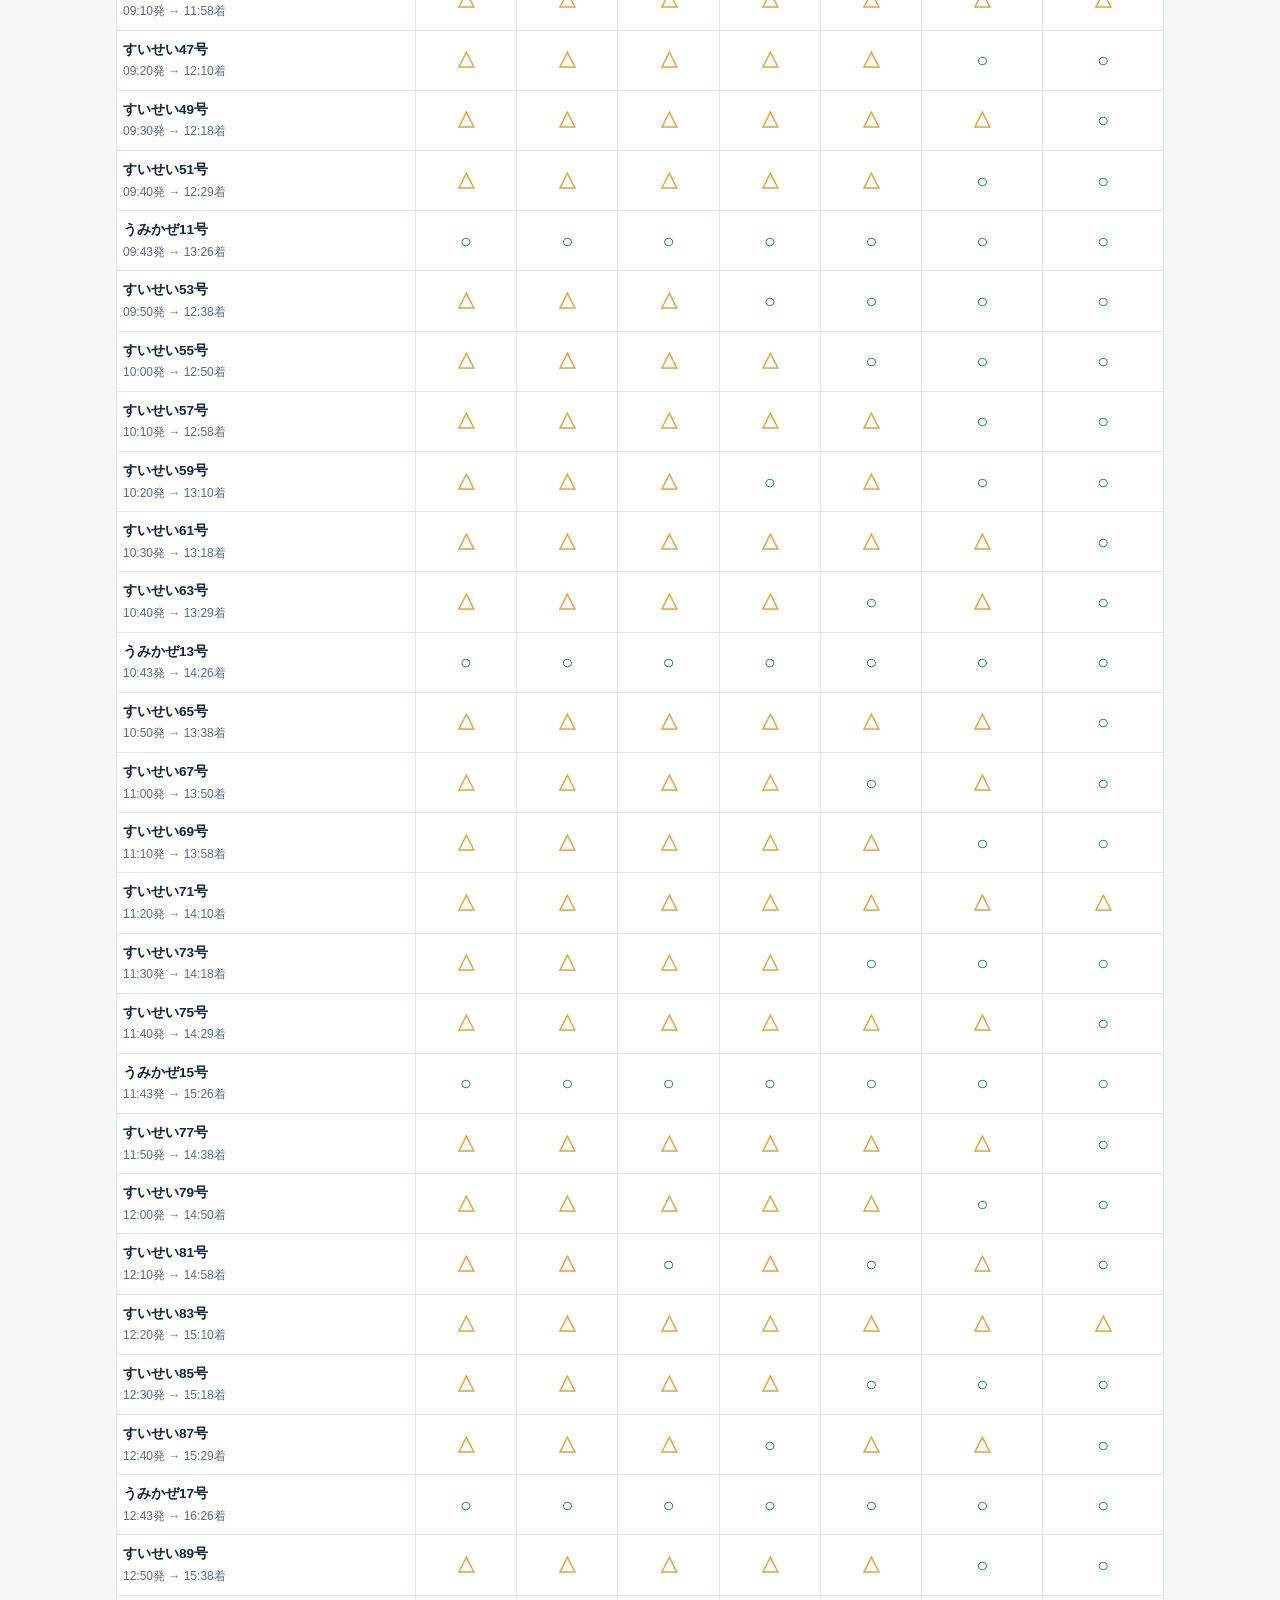
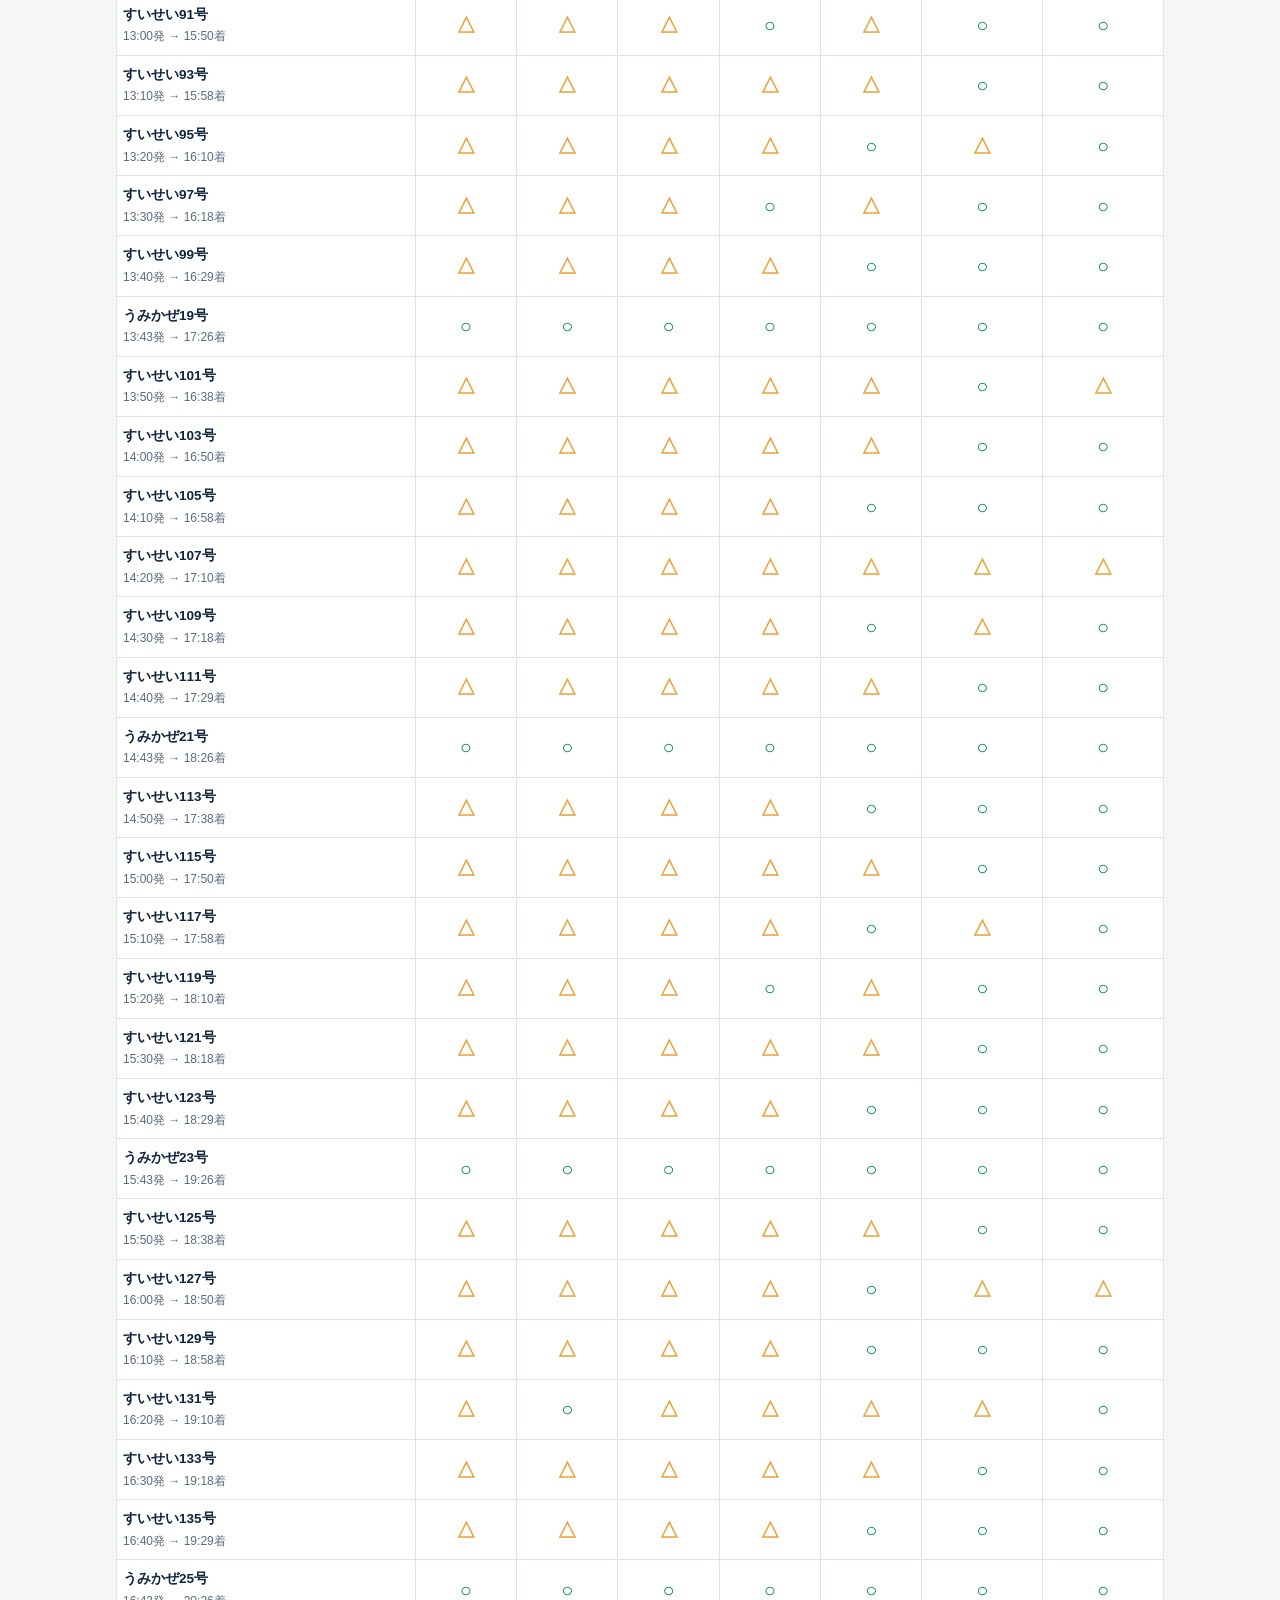
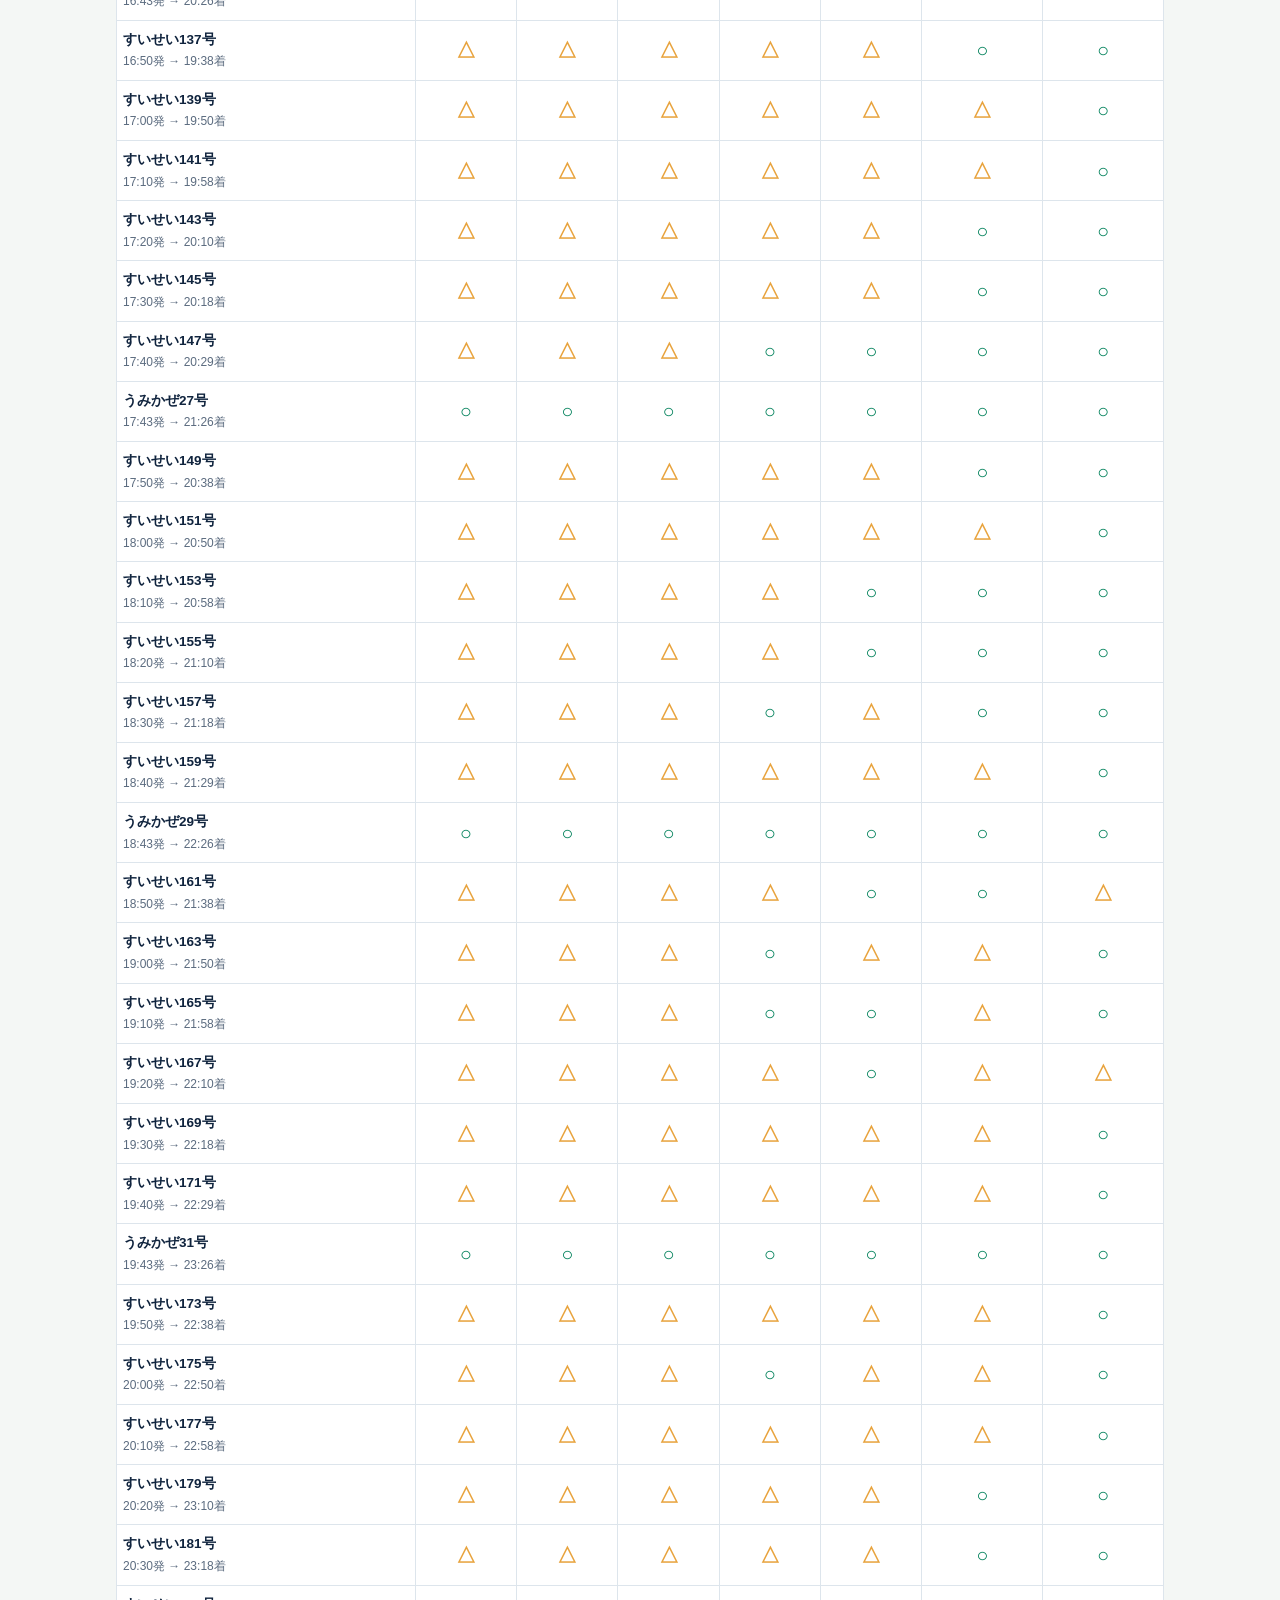
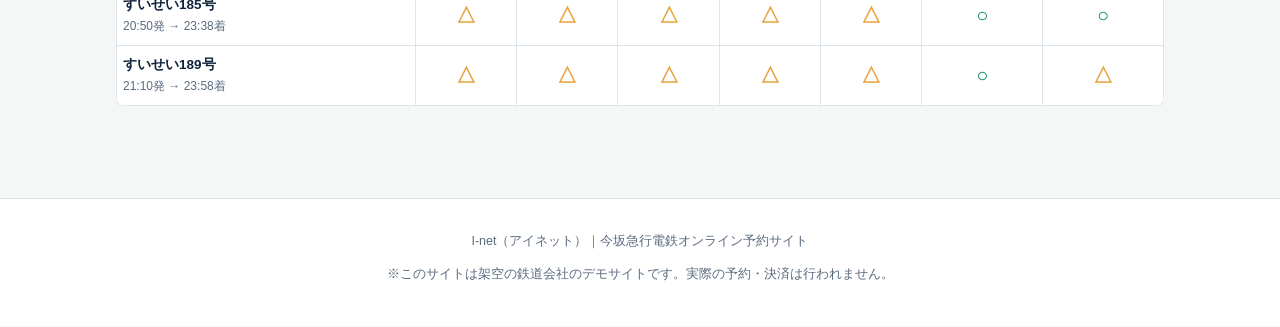
==== commit 1befcbda: "普通列車対応アップデート 特急だけでなく、乗車券のみの予約にも対応！" ====
--- a/calendar.html
+++ b/calendar.html
@@ -19,7 +19,7 @@
       <a href="reservations.html">予約確認・取消</a>
       <a href="index.html#services">対象サービス</a>
       <a href="index.html#news">お知らせ</a>
-      <a href="../今急公式サイト/index.html">今急公式サイト</a>
+      <a href="https://raff-1073.github.io/imakyu/">今急公式サイト</a>
     </nav>
   </div>
 </header>
@@ -76,6 +76,7 @@
   const iso = d => d.getFullYear() + "-" + String(d.getMonth() + 1).padStart(2, "0") + "-" + String(d.getDate()).padStart(2, "0");
   const startInput = document.getElementById("start");
   startInput.value = iso(new Date());
+  watchDateTime(startInput, null);
   function stationIndex(train, station) { return train.times.findIndex(([s]) => s === station); }
   function onSale(dateStr) {
     const parts = dateStr.split("-").map(Number);
--- a/style.css
+++ b/style.css
@@ -61,7 +61,7 @@
   padding: 20px; margin-top: -34px; position: relative; z-index: 2;
 }
 .search-panel h2 { margin: 0 0 12px; font-size: 17px; color: var(--primary-dark); }
-.search-grid { display: grid; grid-template-columns: repeat(4, 1fr); gap: 12px; }
+.search-grid { display: grid; grid-template-columns: repeat(4, minmax(0, 1fr)); gap: 12px; }
 .field label { display: block; font-size: 12px; font-weight: 700; color: var(--muted); margin-bottom: 4px; }
 .field input, .field select {
   width: 100%; padding: 10px; font-size: 16px; border: 1.5px solid var(--line);
@@ -180,7 +180,7 @@
 }
 
 @media (max-width: 760px) {
-  .search-grid { grid-template-columns: 1fr 1fr; }
+  .search-grid { grid-template-columns: repeat(2, minmax(0, 1fr)); }
   .station-row { grid-column: span 2; }
   .search-btn { grid-column: span 2; }
   .cards, .steps { grid-template-columns: 1fr; }
@@ -261,6 +261,7 @@
 .fav-chip .fav-del { color: #b3261e; font-weight: 700; padding: 0 4px; }
 .station-input-wrap { position: relative; }
 .station-suggest { position: absolute; left: 0; right: 0; top: 100%; z-index: 30; background: #fff; border: 1.5px solid var(--primary); border-radius: 0 0 10px 10px; box-shadow: 0 8px 20px rgba(16,42,67,.18); max-height: 264px; overflow-y: auto; }
+.suggest-head { padding: 7px 12px 3px; font-size: 12px; font-weight: 700; color: var(--muted); }
 .suggest-item { padding: 9px 12px; cursor: pointer; font-size: 15px; }
 .suggest-item:hover, .suggest-item.active { background: #eefaf5; }
 
@@ -352,3 +353,16 @@
 
 .cls-chip:disabled { opacity: .5; cursor: not-allowed; background: #f2f5f7; }
 .cls-chip:disabled .vacancy { color: var(--danger); }
+
+/* 日付・時刻の入力枠がスマホではみ出す対策（2026-11-19）
+   iOSの日時入力は固有の最小幅を持つため、外観をリセットして必ず枠内に収める */
+input[type="date"], input[type="time"] { display: block; width: 100%; min-width: 0; max-width: 100%; }
+@media (max-width: 760px) {
+  input[type="date"], input[type="time"] { -webkit-appearance: none; appearance: none; }
+}
+
+/* 乗車券のみの区間（普通列車）の表示（v26） */
+.cls-chip.ticket-only{ background:#eef2f5; color:#5a6a75; border:1px dashed #b9c6cf; cursor:default; }
+.ticket-only-note{ background:#eef6f1; border:1px solid #bcd8c6; border-radius:8px; padding:12px 14px; color:#33523f; font-size:14px; }
+
+.badge-ticket{ background:#eef2f5; color:#5a6a75; border:1px solid #b9c6cf; border-radius:999px; padding:2px 10px; font-size:12px; font-weight:700; }
